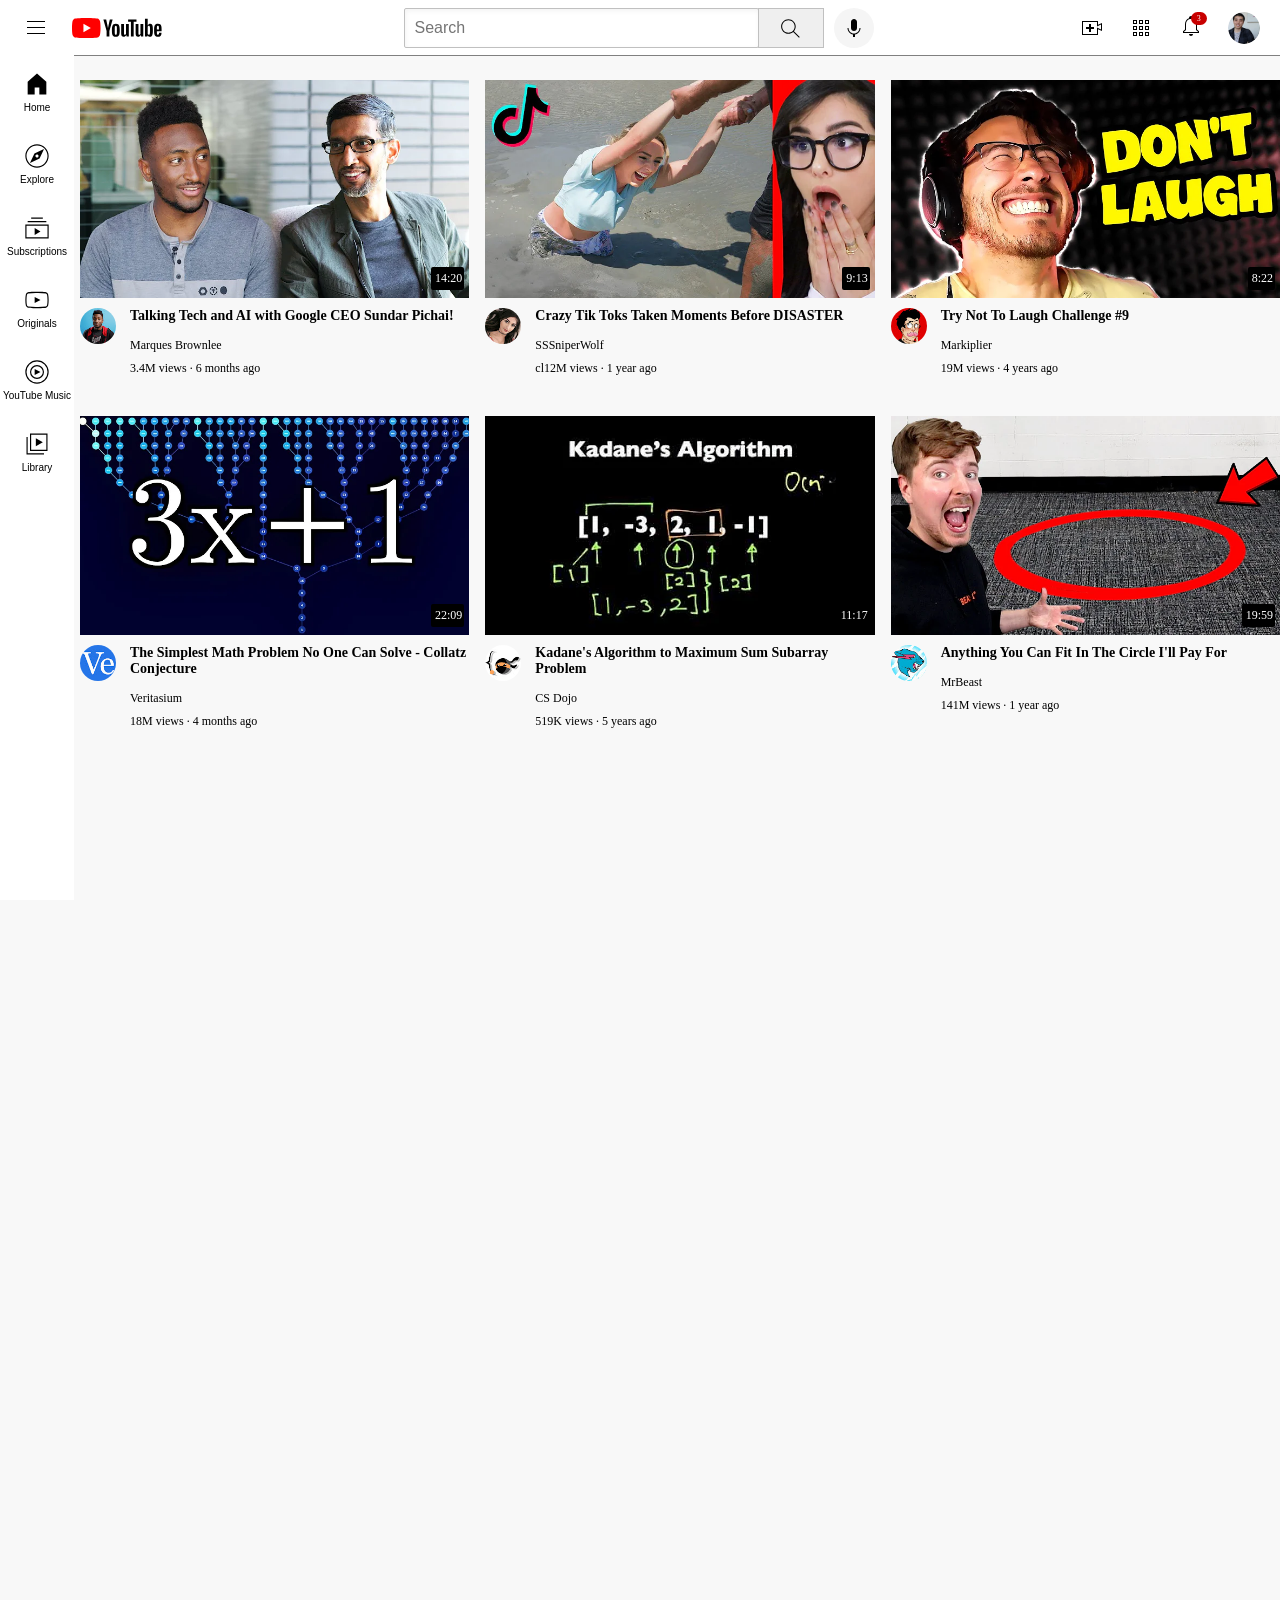
==== index.html @ bc457088 "chore: rename youtube.html to index.html for auto-deployment" ====
<!DOCTYPE html>
<html>
<head>
<title>
  <title>YouTube.com clone</title>
    <meta name="viewport" content="width=device-width, initial-scale=1.0">

    <link rel="stylesheet" href="styles/general.css">
</title>
    <link rel="stylesheet" href="styles/general.css">
    <link rel="stylesheet" href="styles/header.css">
    <link rel="stylesheet" href="styles/video.css">
    <link rel="stylesheet" href="styles/sidebar.css">
</head>

<body>
<div class="header">
    <div class="left-section">
    <img 
    class="hamburger-menu"
    src="icons/hamburger-menu.svg">
    <img 
    class="youtube-logo"
    src="icons/youtube-logo.svg">
    </div>
    <div class="middle-section">
        <input class="search-bar" 
        type="text" placeholder="Search">
        <button class="search-button">
          <img 
          class="search-icon"
          src="icons/search.svg">
            </button>


        <button class="voice-search-button">
            <img class="voice-search-icon"   src="icons/voice-search-icon.svg">
        </button>
    </div>
    <div class="right-section">
        <img class="upload-icon"   src="icons/upload.svg">
        <img class="youtube-apps-icon"    src="icons/youtube-apps.svg">
    <div class="notifications-icon-container">
        <img class="notifications-icon"    src="icons/notifications.svg">
        <div class="notifications-count">3</div>
    </div>
        <img class="current-user-picture"    src="channle-picture/my-channel.jpeg">
    </div>
    </div>
<div class="sidebar">
   <div class="sidebar-link">
    <img src="sider-picture/home.svg" >
    <div>Home</div>
   </div>
   <div class="sidebar-link">
     <img src="sider-picture/explore.svg" >
      <div>Explore</div>
   </div>
   <div class="sidebar-link">
     <img src="sider-picture/subscriptions.svg" >
      <div>Subscriptions</div>
   </div>
   <div class="sidebar-link">
    <img src="sider-picture/originals.svg" >
     <div>Originals</div>
   </div>
   <div class="sidebar-link">
    <img src="sider-picture/youtube-music.svg" >
      <div>YouTube Music</div>
   </div>
   <div class="sidebar-link">
    <img src="sider-picture/library.svg" >
    <div>Library</div>
   </div>
    </div>












    <div class="video-grid">
     <div class="video-preview">
        <div class="thumbnail-container">
      <img class="thumbnail "src="thumbnail/thumbnail-1.webp">
       <div class="video-time">14:20</div>
      </div>

      <div class="video-bottom">
      
      <div class="channel-picture">
      <img class="profile-picture" 
       src="channle-picture/channel-1.webp">
      </div>

      <div class="video-info">
      <p class="video-dash">
        <b>Talking Tech and AI with Google CEO Sundar Pichai!</b>
        </p>
        <p class="video-author">
            Marques Brownlee
            </p>
        <p class="video-stats">
            3.4M views &#183; 6 months ago
            </p>
             </div>
            </div>
            </div>
    <div class="video-preview">
        <div class="thumbnail-container">
      <img class="thumbnail "src="thumbnail/thumbnail-3.webp">
     <div class="video-time">9:13</div>
    </div>

     <div class="video-bottom">
    <div class="channel-picture">
    <img class="profile-picture" 
    src="channle-picture/channel-3.jpeg">
    </div>
    
    <div class="video-info">
      <p class="video-dash">
        Crazy Tik Toks Taken Moments Before DISASTER
        </p>
        <p class="video-author">
           SSSniperWolf
            </p>
        <p class="video-stats">
            cl12M views &#183; 1 year ago
            </p>
             </div>
             </div>
             </div>
   

    <div class="video-preview">
       <div class="thumbnail-container">
      <img class="thumbnail "src="thumbnail/thumbnail-2.webp">
      <div class="video-time">8:22</div>

      </div>
    
      <div class="video-bottom">
      
      <div class="channel-picture">
      <img class="profile-picture" 
       src="channle-picture/channel-2.jpeg">
      </div>

      <div class="video-info">
      <p class="video-dash">
        <b>Try Not To Laugh Challenge #9</b>
        </p>
        <p class="video-author">
            Markiplier
            </p>
        <p class="video-stats">
            19M views · 4 years ago
            </p>
             </div>
            </div>
            </div>
            
    <div class="video-preview">
        <div class="thumbnail-container">
      <img class="thumbnail "src="thumbnail/thumbnail-4.webp">
     <div class="video-time">22:09</div>
     </div>
     <div class="video-bottom">
    <div class="channel-picture">
    <img class="profile-picture" 
    src="channle-picture/channel-4.jpeg">
    </div>
    
    <div class="video-info">
      <p class="video-dash">
    The Simplest Math Problem No One Can Solve - Collatz Conjecture
        </p>
        <p class="video-author">
          Veritasium
            </p>
        <p class="video-stats">
            18M views · 4 months ago
            </p>
             </div>
             </div>
             </div>
      
   

    <div class="video-preview">
         <div class="thumbnail-container">
      <img class="thumbnail "src="thumbnail/thumbnail-5.webp">
      <div class="video-time">11:17</div>
      </div>

      <div class="video-bottom">
      
      <div class="channel-picture">
      <img class="profile-picture" 
       src="channle-picture/channel-5.jpeg">
      </div>

      <div class="video-info">
      <p class="video-dash">
        <b>Kadane's Algorithm to Maximum Sum Subarray Problem</b>
        </p>
        <p class="video-author">
            CS Dojo
            </p>
        <p class="video-stats">
            519K views · 5 years ago
            </p>
             </div>
            </div>
            </div>
            
    <div class="video-preview">
        <div class="thumbnail-container">
      <img class="thumbnail "src="thumbnail/thumbnail-6.webp">
       <div class="video-time">19:59</div>
     </div>
     <div class="video-bottom">
    <div class="channel-picture">
    <img class="profile-picture" 
    src="channle-picture/channel-6.jpeg">
    </div>
    
    <div class="video-info">
      <p class="video-dash">
        Anything You Can Fit In The Circle I'll Pay For
        </p>
        <p class="video-author">
           MrBeast
            </p>
        <p class="video-stats">
            141M views · 1 year ago
            </p>
             </div>
             </div>
             </div>
             </div>
             
          

</body>

</html>
---- styles/general.css ----
.video-dash{
     vertical-align: top;
     margin-top: 0%;
     font-size: 14px;
     font-weight: bold;
     }
     .video-author{
        font-size:12px;
        margin-bottom: 8px;
        margin-top: 8px;
     }
     .video-stats{
     margin:0;
     font-size:12px;
     margin-top:0px;
}
    body{
        margin:0px;
        padding-top: 80px;
        padding-left: 80px;
        height: 3000px;
        background-color: rgb(248,248,248);
    }
---- styles/general.css ----
.video-dash{
     vertical-align: top;
     margin-top: 0%;
     font-size: 14px;
     font-weight: bold;
     }
     .video-author{
        font-size:12px;
        margin-bottom: 8px;
        margin-top: 8px;
     }
     .video-stats{
     margin:0;
     font-size:12px;
     margin-top:0px;
}
    body{
        margin:0px;
        padding-top: 80px;
        padding-left: 80px;
        height: 3000px;
        background-color: rgb(248,248,248);
    }
---- styles/header.css ----
.header{
    height:55px;
    display:flex;
    flex-direction: row;
    justify-content: space-between;
    background-color: white;
    border-bottom-width: 1px;
    border-bottom-style:solid;
     border-bottom-color: gray;
    position: fixed;
    top: 0;
    left: 0;
    right: 0;
    z-index:100 ;
  
}

.left-section{
    display: flex;
    align-items: center;
    cursor:pointer;

}

.hamburger-menu{
    height: 24px;
    margin-left: 24px;
    margin-right: 24px;
}
.youtube-logo{
    height: 20px;
    
}

















.middle-section{
    display:flex;
    align-items: center;
    flex:1;
    margin-left:70px;
    max-width: 470px;
    cursor:pointer;
}
.search-bar{
    flex:1;
    height: 36px;
    padding-left: 10px;
    font-size: 16px;
    border-width: 1px;
    border-style: solid;
    border-color: rgb(192, 192, 192);
    border-radius: 2px;
    box-shadow: inset 1px 2px 5px rgba(0,0 , 0, 0.05);
    cursor:pointer;
}

.search-button{
    height:40px;
    width: 66px;
    border-width:1px;
    border-style: solid;
    border-color: rgb(192, 192, 192);
    margin-left: -1px;
    margin-right:10px;
    cursor:pointer;
}
.search-icon{
   height:25px; 
   margin-top: 4px;
   cursor:pointer;
}



.voice-search-button{
    height: 40px;
    width: 40px;
    border-radius: 20px;
    border:none;
    background-color: rgb(245,245,245);
    cursor:pointer;
}
.voice-search-icon{
    height:24px;
    margin-top:4px;
    ;
}





.right-section{
    width: 180px;
    margin-left:35px;
    display: flex;
    align-items: center;
    justify-content: space-between;
    margin-right: 20px;
    flex-shrink: 0;
    cursor:pointer;
}

.upload-icon{
    height: 24px;
}
.youtube-apps-icon{
    height: 24px;
}
.notifications-icon{
    height: 24px;
}
.notifications-icon-container{
    position: relative;
}
.notifications-count{
    position: absolute;
    top: -2px;
    right: -4px;
    background-color: rgb(200, 0, 0);
    color: white;
    font-size: 8px;
    border-radius: 10px;
    padding-left: 6px;
    padding-right: 6px;
    padding-top: 2px;
    padding-bottom: 2px;
    
}


.current-user-picture{
    height: 32px;
    border-radius: 16px;
}
---- styles/video.css ----
.video-preview{
        width: 100%;
        display:inline-block;
        vertical-align: top;
        cursor:pointer;
    }
    .thumbnail{
        display:block;
        width:100%;
        margin-bottom:10px;
    }
    
     .profile-picture{
        vertical-align: top;
        width: 36px;
        height: 36px;
        border-radius: 50%;
     }
    .video-bottom{
        display: grid;
        grid-template-columns: 50px 1fr;
    }



     
    .video-grid{
        display:grid;
        grid-template-columns: 1fr 1fr 1fr ;
        column-gap: 16px;
        row-gap: 40px;
    
    }

    @media(max-width:600px){
        .video-grid{
            grid-template-columns: 1fr 1fr;
        }
    }
    
    .video-time{
        background-color: black;
        color: white;
        position: absolute;
        bottom:8px;
        right: 5px;
        font-size: 12px;
        font-weight: 500;
        padding-left: 4px;
        padding-top: 4px;
        padding-right: 2px;
        padding-bottom: 4px;
        border-radius: 2px;
    }
    .thumbnail-container{
        position: relative;
        z-index: 1;
    }
---- styles/sidebar.css ----
.sidebar{
  position: fixed;
  left: 0;
  bottom: 0;
  top: 55px;
  background-color: white;
  z-index: 200;
}

.sidebar-link{
  height: 72px;
  width: 74px;
  display: flex;
  justify-content: center;
  align-items: center;
  flex-direction: column;
  cursor:pointer;
}
.sidebar-link:hover{
  background-color: rgb(192, 194, 192)
}

.sidebar-link img{

  align-items: center;
  flex-direction: column;
  height: 28px;
  margin-bottom: 4px;
}
.sidebar-link div{
  font-family: Arial;
  font-size: 10px;
}
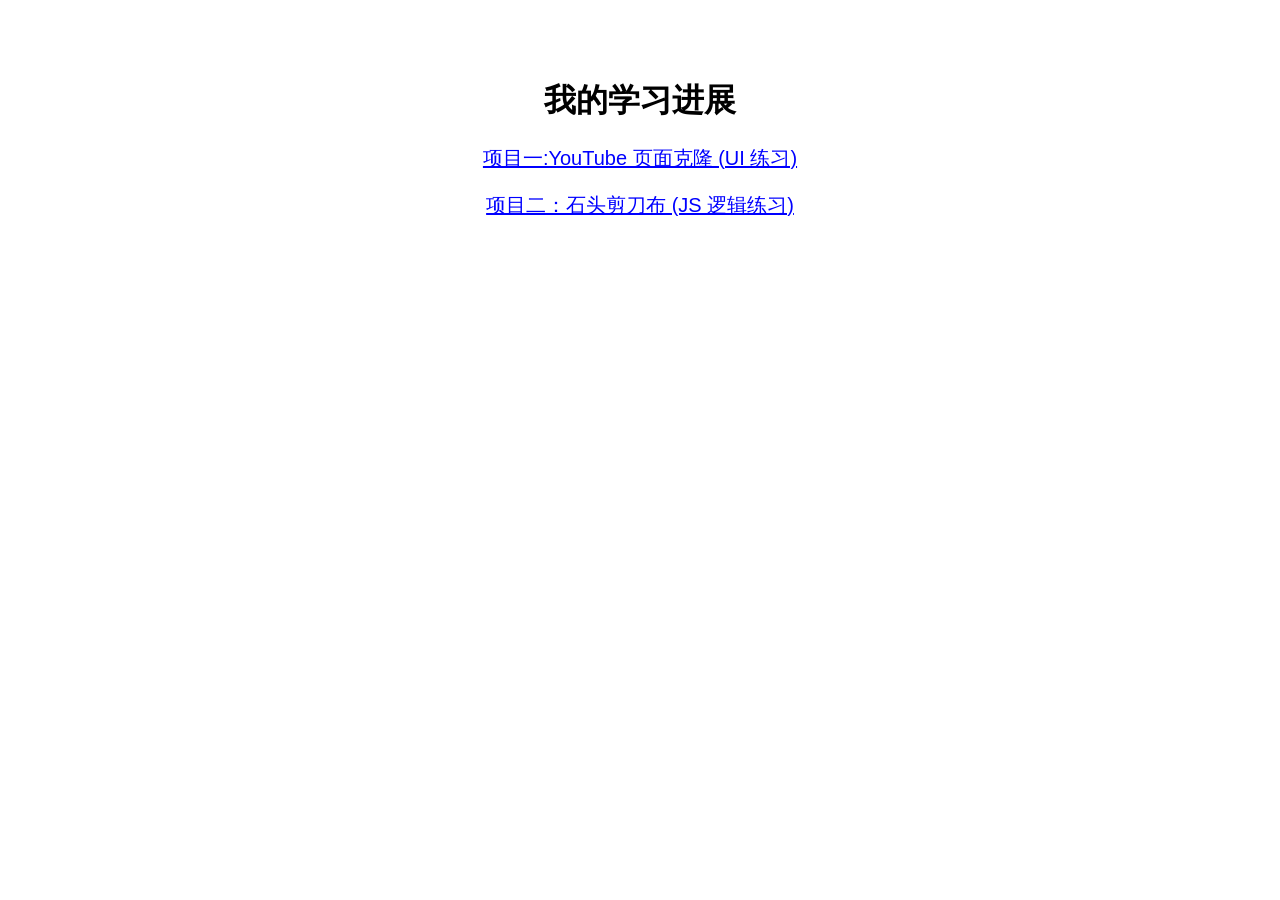
==== commit 152065e5: "fix: real save and update index" ====
--- a/index.html
+++ b/index.html
@@ -1,254 +1,17 @@
 <!DOCTYPE html>
 <html>
 <head>
-<title>
-  <title>YouTube.com clone</title>
-    <meta name="viewport" content="width=device-width, initial-scale=1.0">
-
-    <link rel="stylesheet" href="styles/general.css">
-</title>
-    <link rel="stylesheet" href="styles/general.css">
-    <link rel="stylesheet" href="styles/header.css">
-    <link rel="stylesheet" href="styles/video.css">
-    <link rel="stylesheet" href="styles/sidebar.css">
+    <title>我的 Web3 前端作品集</title>
+    <style>
+        body { font-family: Arial; text-align: center; padding-top: 50px; }
+        .project-link { display: block; margin: 20px; font-size: 20px; color: blue; }
+    </style>
 </head>
-
 <body>
-<div class="header">
-    <div class="left-section">
-    <img 
-    class="hamburger-menu"
-    src="icons/hamburger-menu.svg">
-    <img 
-    class="youtube-logo"
-    src="icons/youtube-logo.svg">
-    </div>
-    <div class="middle-section">
-        <input class="search-bar" 
-        type="text" placeholder="Search">
-        <button class="search-button">
-          <img 
-          class="search-icon"
-          src="icons/search.svg">
-            </button>
-
-
-        <button class="voice-search-button">
-            <img class="voice-search-icon"   src="icons/voice-search-icon.svg">
-        </button>
-    </div>
-    <div class="right-section">
-        <img class="upload-icon"   src="icons/upload.svg">
-        <img class="youtube-apps-icon"    src="icons/youtube-apps.svg">
-    <div class="notifications-icon-container">
-        <img class="notifications-icon"    src="icons/notifications.svg">
-        <div class="notifications-count">3</div>
-    </div>
-        <img class="current-user-picture"    src="channle-picture/my-channel.jpeg">
-    </div>
-    </div>
-<div class="sidebar">
-   <div class="sidebar-link">
-    <img src="sider-picture/home.svg" >
-    <div>Home</div>
-   </div>
-   <div class="sidebar-link">
-     <img src="sider-picture/explore.svg" >
-      <div>Explore</div>
-   </div>
-   <div class="sidebar-link">
-     <img src="sider-picture/subscriptions.svg" >
-      <div>Subscriptions</div>
-   </div>
-   <div class="sidebar-link">
-    <img src="sider-picture/originals.svg" >
-     <div>Originals</div>
-   </div>
-   <div class="sidebar-link">
-    <img src="sider-picture/youtube-music.svg" >
-      <div>YouTube Music</div>
-   </div>
-   <div class="sidebar-link">
-    <img src="sider-picture/library.svg" >
-    <div>Library</div>
-   </div>
-    </div>
-
-
-
-
-
-
-
-
-
-
-
-
-    <div class="video-grid">
-     <div class="video-preview">
-        <div class="thumbnail-container">
-      <img class="thumbnail "src="thumbnail/thumbnail-1.webp">
-       <div class="video-time">14:20</div>
-      </div>
-
-      <div class="video-bottom">
-      
-      <div class="channel-picture">
-      <img class="profile-picture" 
-       src="channle-picture/channel-1.webp">
-      </div>
-
-      <div class="video-info">
-      <p class="video-dash">
-        <b>Talking Tech and AI with Google CEO Sundar Pichai!</b>
-        </p>
-        <p class="video-author">
-            Marques Brownlee
-            </p>
-        <p class="video-stats">
-            3.4M views &#183; 6 months ago
-            </p>
-             </div>
-            </div>
-            </div>
-    <div class="video-preview">
-        <div class="thumbnail-container">
-      <img class="thumbnail "src="thumbnail/thumbnail-3.webp">
-     <div class="video-time">9:13</div>
-    </div>
-
-     <div class="video-bottom">
-    <div class="channel-picture">
-    <img class="profile-picture" 
-    src="channle-picture/channel-3.jpeg">
-    </div>
+    <h1>我的学习进展</h1>
     
-    <div class="video-info">
-      <p class="video-dash">
-        Crazy Tik Toks Taken Moments Before DISASTER
-        </p>
-        <p class="video-author">
-           SSSniperWolf
-            </p>
-        <p class="video-stats">
-            cl12M views &#183; 1 year ago
-            </p>
-             </div>
-             </div>
-             </div>
-   
-
-    <div class="video-preview">
-       <div class="thumbnail-container">
-      <img class="thumbnail "src="thumbnail/thumbnail-2.webp">
-      <div class="video-time">8:22</div>
-
-      </div>
+    <a class="project-link" href="youtube.html">项目一:YouTube 页面克隆 (UI 练习)</a>
     
-      <div class="video-bottom">
-      
-      <div class="channel-picture">
-      <img class="profile-picture" 
-       src="channle-picture/channel-2.jpeg">
-      </div>
-
-      <div class="video-info">
-      <p class="video-dash">
-        <b>Try Not To Laugh Challenge #9</b>
-        </p>
-        <p class="video-author">
-            Markiplier
-            </p>
-        <p class="video-stats">
-            19M views · 4 years ago
-            </p>
-             </div>
-            </div>
-            </div>
-            
-    <div class="video-preview">
-        <div class="thumbnail-container">
-      <img class="thumbnail "src="thumbnail/thumbnail-4.webp">
-     <div class="video-time">22:09</div>
-     </div>
-     <div class="video-bottom">
-    <div class="channel-picture">
-    <img class="profile-picture" 
-    src="channle-picture/channel-4.jpeg">
-    </div>
-    
-    <div class="video-info">
-      <p class="video-dash">
-    The Simplest Math Problem No One Can Solve - Collatz Conjecture
-        </p>
-        <p class="video-author">
-          Veritasium
-            </p>
-        <p class="video-stats">
-            18M views · 4 months ago
-            </p>
-             </div>
-             </div>
-             </div>
-      
-   
-
-    <div class="video-preview">
-         <div class="thumbnail-container">
-      <img class="thumbnail "src="thumbnail/thumbnail-5.webp">
-      <div class="video-time">11:17</div>
-      </div>
-
-      <div class="video-bottom">
-      
-      <div class="channel-picture">
-      <img class="profile-picture" 
-       src="channle-picture/channel-5.jpeg">
-      </div>
-
-      <div class="video-info">
-      <p class="video-dash">
-        <b>Kadane's Algorithm to Maximum Sum Subarray Problem</b>
-        </p>
-        <p class="video-author">
-            CS Dojo
-            </p>
-        <p class="video-stats">
-            519K views · 5 years ago
-            </p>
-             </div>
-            </div>
-            </div>
-            
-    <div class="video-preview">
-        <div class="thumbnail-container">
-      <img class="thumbnail "src="thumbnail/thumbnail-6.webp">
-       <div class="video-time">19:59</div>
-     </div>
-     <div class="video-bottom">
-    <div class="channel-picture">
-    <img class="profile-picture" 
-    src="channle-picture/channel-6.jpeg">
-    </div>
-    
-    <div class="video-info">
-      <p class="video-dash">
-        Anything You Can Fit In The Circle I'll Pay For
-        </p>
-        <p class="video-author">
-           MrBeast
-            </p>
-        <p class="video-stats">
-            141M views · 1 year ago
-            </p>
-             </div>
-             </div>
-             </div>
-             </div>
-             
-          
-
+    <a class="project-link" href="07-Rock-Paper-Scissors.html">项目二：石头剪刀布 (JS 逻辑练习)</a>
 </body>
-
 </html>
